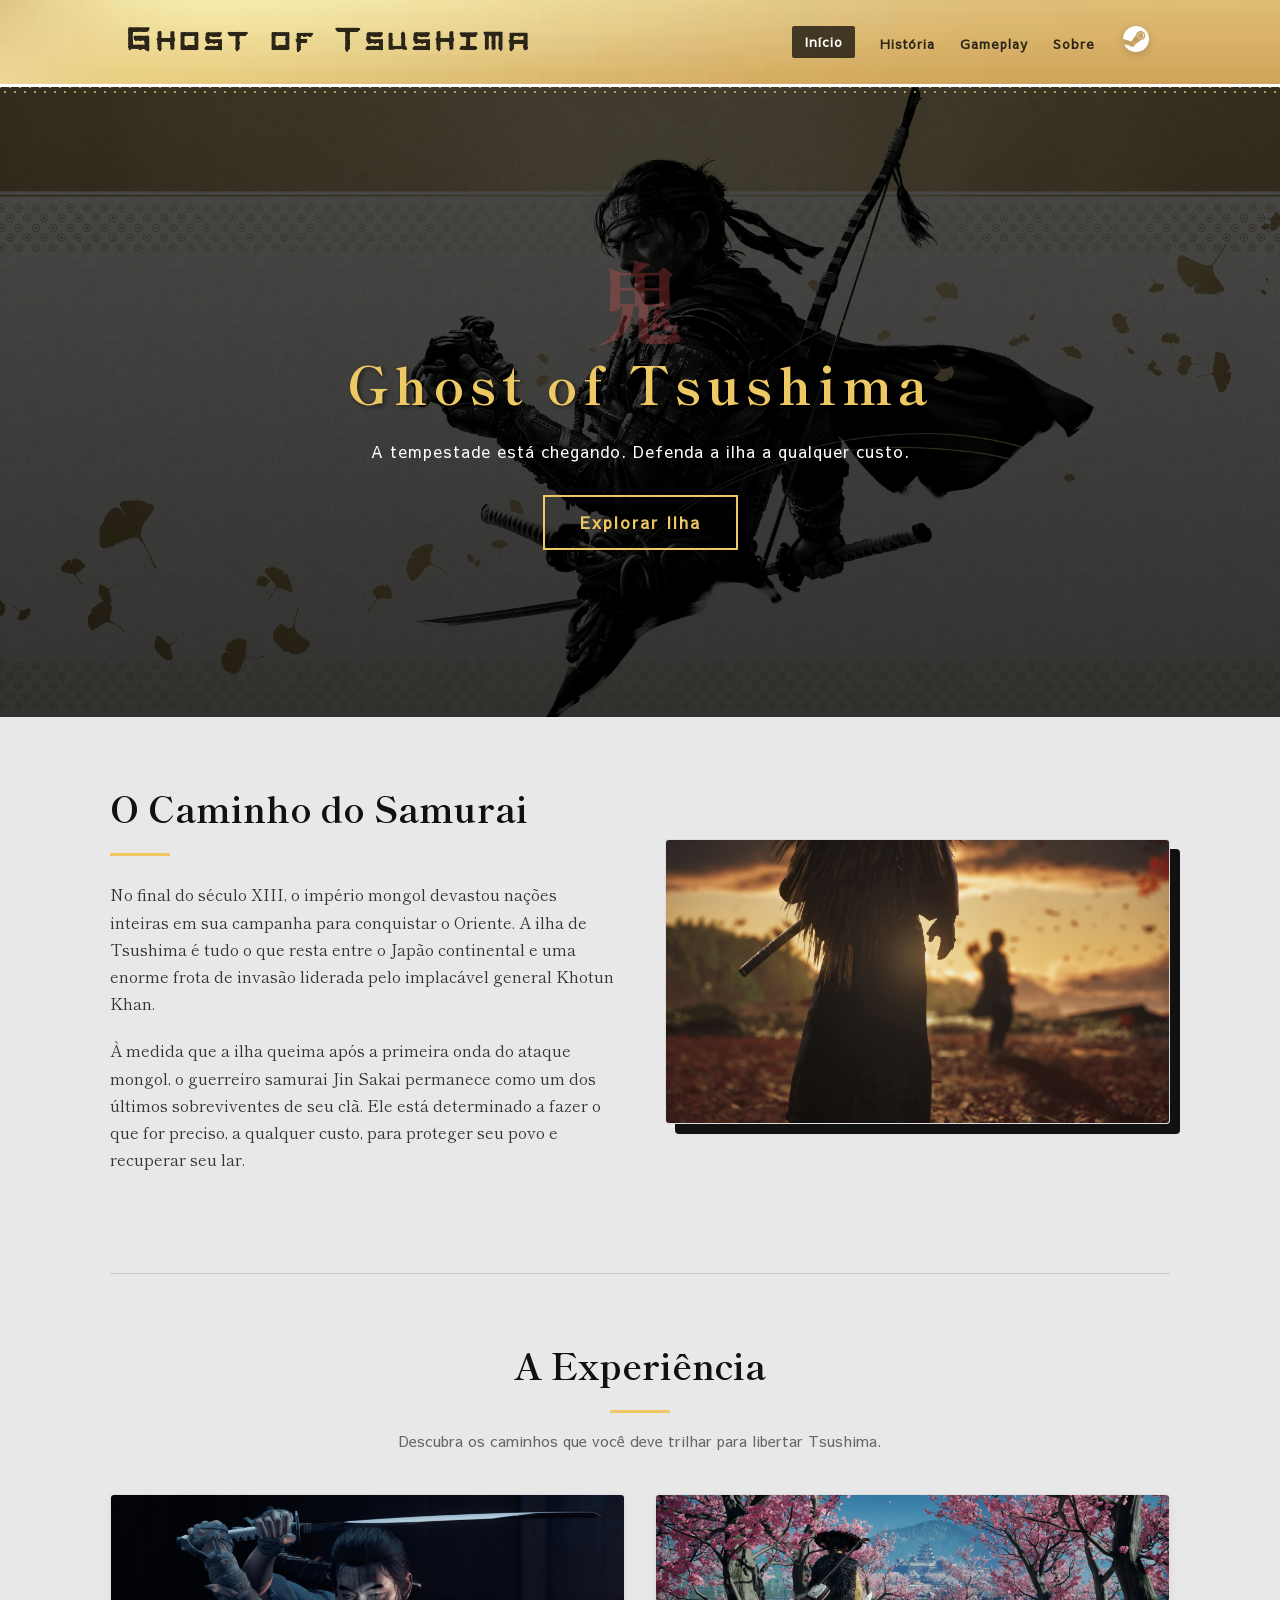
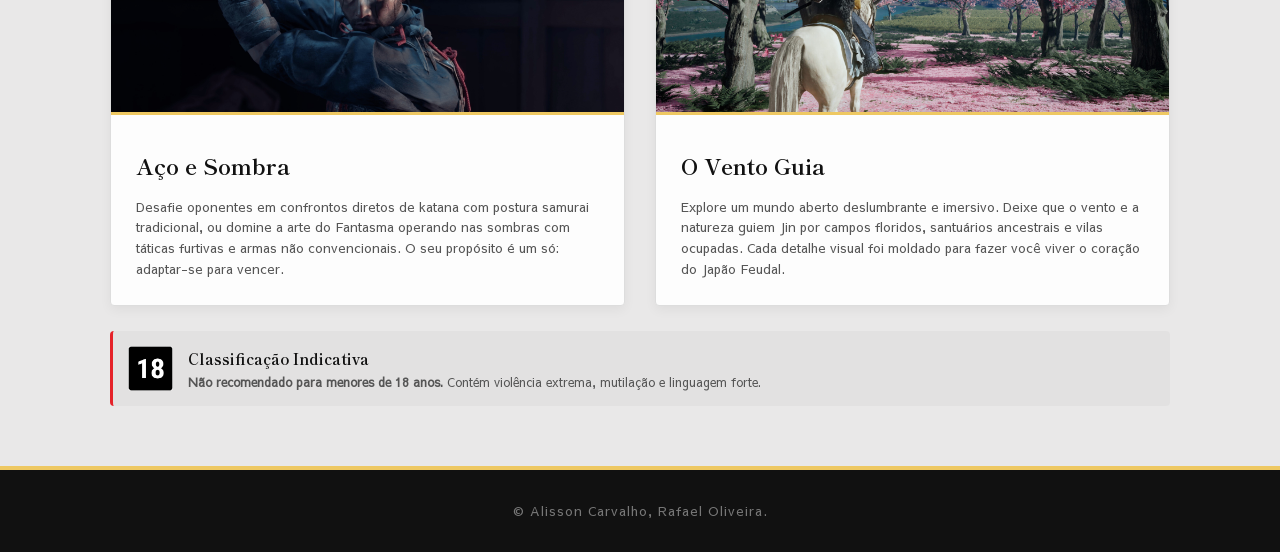
==== sites/index.html @ 11475288 "index e sobre parte do código feito" ====
<!DOCTYPE html>
<html lang="pt-BR">
<head>
    <meta charset="UTF-8">
    <meta name="viewport" content="width=device-width, initial-scale=1.0">
    <title>Ghost of Tsushima - Home</title>
    <link rel="stylesheet" href="style.css">
    <link rel="icon" type="image/png" href="imagens/256x256.png">
    <!-- Importação das fontes Japonesas Estéticas no Google Fonts -->
    <link rel="preconnect" href="https://fonts.googleapis.com">
    <link rel="preconnect" href="https://fonts.gstatic.com" crossorigin>
    <link href="https://fonts.googleapis.com/css2?family=Sawarabi+Gothic&family=Shippori+Mincho:wght@400;700&display=swap" rel="stylesheet">
</head>
<body>

    <nav class="navbar">
        <div class="nav-logo">Ghost of Tsushima</div>
        <ul class="nav-links">
            <li><a href="#" class="active">Início</a></li>
            <li><a href="#">História</a></li>
            <li><a href="gameplay.html">Gameplay</a></li>
            <li><a href="sobre.html">Sobre</a></li>
            <li class="steam-item">
                <a href="https://store.steampowered.com/app/2215430/Ghost_of_Tsushima_DIRECTORS_CUT/" target="_blank" title="Ver na Steam" class="steam-link">
                    <img src="imagens/download (4).png" alt="Steam Logo" class="steam-icon-img">
                </a>
            </li>
        </ul>
    </nav>

    <header class="hero-section">
        <div class="hero-content">
            <span class="shodo-art">鬼</span>
            <h1>Ghost of Tsushima</h1>
            <p>A tempestade está chegando. Defenda a ilha a qualquer custo.</p>
            <a href="#" class="btn-main">Explorar Ilha</a>
        </div>
    </header>

    <main class="container">
        
        <section class="game-intro">
            <div class="intro-text fade-up">
                <h2>O Caminho do Samurai</h2>
                <hr class="divider" >
                <p>No final do século XIII, o império mongol devastou nações inteiras em sua campanha para conquistar o Oriente. A ilha de Tsushima é tudo o que resta entre o Japão continental e uma enorme frota de invasão liderada pelo implacável general Khotun Khan.</p>
                <p>À medida que a ilha queima após a primeira onda do ataque mongol, o guerreiro samurai Jin Sakai permanece como um dos últimos sobreviventes de seu clã. Ele está determinado a fazer o que for preciso, a qualquer custo, para proteger seu povo e recuperar seu lar.</p>
            </div>
            <div class="intro-image">
                <img src="imagens/wallpapersden.com_k-ghost-of-tsushima_3840x2160.jpg" alt="Estética visual de samurai no Japão Feudal">
            </div>
        </section>

        <!-- NOVA SEÇÃO: PRÉVIA DA GAMEPLAY / PROPÓSITO -->
        <section class="gameplay-preview">
            <div class="preview-header">
                <h2>A Experiência</h2>
                <hr class="divider">
                <p class="subtitle fade-up">Descubra os caminhos que você deve trilhar para libertar Tsushima.</p>
            </div>

            <div class="preview-grid">
                <!-- Card 1: Combate -->
                <div class="preview-card">
                    <div class="card-image">
                        <!-- Substitua pela sua imagem de combate/katana -->
                        <img src="imagens/survive-the-island-with-our-ghost-of-tsushima-armor-guide-3840x2160-0e2dd951e0ca.jpg" alt="Combate com Katana em Ghost of Tsushima">
                    </div>
                    <div class="card-content">
                        <h3>Aço e Sombra</h3>
                        <p>Desafie oponentes em confrontos diretos de katana com postura samurai tradicional, ou domine a arte do Fantasma operando nas sombras com táticas furtivas e armas não convencionais. O seu propósito é um só: adaptar-se para vencer.</p>
                    </div>
                </div>

                <!-- Card 2: Exploração -->
                <div class="preview-card">
                    <div class="card-image">
                        <!-- Substitua pela sua imagem de paisagem/cavalo -->
                        <img src="imagens/1182516-ghost-of-yotei-la-suite-de-ghost-of-tsushima-fait-le-plein-de-nouveautes-lors-d-un-state-of-play.jpg" alt="Exploração da Ilha de Tsushima a cavalo">
                    </div>
                    <div class="card-content">
                        <h3>O Vento Guia</h3>
                        <p>Explore um mundo aberto deslumbrante e imersivo. Deixe que o vento e a natureza guiem Jin por campos floridos, santuários ancestrais e vilas ocupadas. Cada detalhe visual foi moldado para fazer você viver o coração do Japão Feudal.</p>
                    </div>
                </div>
            </div>
        </section>
        <div class="classificacao-container">
    <img src="imagens/Classificação_Indicativa_18_anos.svg.png" alt="Classificação 18 anos" class="class-badge">
    <div class="class-texto">
        <h3>Classificação Indicativa</h3>
        <p><strong>Não recomendado para menores de 18 anos.</strong> Contém violência extrema, mutilação e linguagem forte.</p>
    </div>
</div>
    </main>

    <footer class="footer">
        <p>&copy Alisson Carvalho, Rafael Oliveira.</p>
    </footer>

</body>
</html>
---- sites/style.css ----
@font-face {
    font-family: 'tsushimafont'; /* Como você vai chamar a fonte no código */
    src: url('font/Tsushima.otf') format('opentype'); /* Caminho do arquivo */
    font-weight: normal;
    font-style: normal;
}


/* ==========================================================================
   CONFIGURAÇÕES GERAIS / CORES ATUALIZADAS
   ========================================================================== */
* {
    margin: 0;
    padding: 0;
    box-sizing: border-box;
}

:root {
    --dourado-washi: #e2d3a9; 
    --dourado-escuro: #eec862;
    --preto: #111111;
    --branco: #ffffff;
    
    /* VARIÁVEIS DE FONTE JAPONESA */
    --fonte-tradicional: 'Shippori Mincho', serif;
    --fonte-moderna: 'Sawarabi Gothic', sans-serif;
}

body {
    font-family: var(--fonte-tradicional); /* Fonte serifada tradicional como padrão */
    background-color: #e9e8e8; 
    color: #111111; 
    line-height: 1.7;
    overflow-x: hidden;
}

/* ==========================================================================
   NAV BAR CORRIGIDA 
   ========================================================================== */
.navbar {
    /* Substitua a cor sólida antiga pela sua imagem de fundo */
    background: 
                url('imagens/canva-golden-gradient-background-MAHAKHxrySE.jpg') no-repeat center center/cover;
                
    display: flex;
    justify-content: space-between;
    align-items: center;
    padding: 20px 10%;
    position: sticky;
    top: 0;
    z-index: 1000;
    border-bottom: 3px solid var(--branco);
    font-family: 'tsushimafont';
}

.navbar::after {
    content: "";
    position: absolute;
    bottom: -11px; 
    left: 0;
    width: 100%;
    height: 8px;
    background-image: radial-gradient(circle, #ebcb6b 20%, transparent 20%),
                      radial-gradient(circle, #efd992 20%, transparent 20%);
    background-size: 10px 10px;
    background-position: 0 0, 5px 5px;
    opacity: 0.7;
}

.nav-logo {
    font-family: 'tsushimafont'var(--fonte-tradicional);
    font-weight: 700;
    font-size: 26px;
    color: #2b2519; 
    letter-spacing: 5px; /* Espaçamento marcante estilo oriental */
}

.nav-links {
    display: flex;
    list-style: none;
    font-family: var(--fonte-moderna); /* Gothic para links para leitura limpa */
    align-items: center;
}

.nav-links li {
    margin-left: 25px;
}

.nav-links a {
    text-decoration: none;
    color: #2b2519;
    font-weight: 700;
    font-size: 13px;
    letter-spacing: 1px;
    transition: 0.3s ease;
    display: inline-block;
}

.nav-links a:hover, 
.nav-links a.active {
    color: var(--branco);
    background-color: rgba(0, 0, 0, 0.7);
    padding: 5px 12px;
    border-radius: 2px;
}

/* ==========================================================================
   ESTILIZAÇÃO DA LOGO DA STEAM (IMAGEM)
   ========================================================================== */
.steam-link {
    display: flex;
    align-items: center;
    justify-content: center;
    transition: transform 0.2s ease;
    padding: 0; /* Remove qualquer espaçamento antigo */
}

.steam-icon-img {
    width: 32px;  /* Controla a largura da logo */
    height: 32px; /* Controla a altura da logo */
    object-fit: contain; /* Garante que a imagem não fique distorcida */
    filter: drop-shadow(0px 2px 4px rgba(0, 0, 0, 0.2)); /* Sombra leve na logo */
    transition: opacity 0.3s ease, filter 0.3s ease;
}

/* Efeito ao passar o mouse: a logo ganha destaque e sobe levemente */
.steam-link:hover {
    transform: translateY(-2px);
}

.steam-link:hover .steam-icon-img {
    opacity: 0.8; /* Dá o feedback visual de clique */
    filter: drop-shadow(0px 4px 8px rgba(0, 0, 0, 0.4));
}

/* ==========================================================================
   HERO SECTION
   ========================================================================== */
.hero-section {
    background: linear-gradient(rgba(0, 0, 0, 0.7), rgba(0, 0, 0, 0.8)), 
                url('imagens/ghost-of-tsushima-directors-cut-uhd-4k-wallpaper.jpeg') no-repeat center center/cover;
    height: 70vh; 
    display: flex;
    justify-content: center;
    align-items: center;
    text-align: center;
    color: var(--branco);
    padding: 0 20px;
}

.hero-content h1 {
    font-family: var(--fonte-tradicional);
    font-weight: 700;
    font-size: 52px;
    letter-spacing: 6px;
    margin-bottom: 10px;
    color: var(--dourado-escuro); 
    text-shadow: 2px 2px 4px rgba(0,0,0,0.5);
}

.hero-content p {
    font-family: var(--fonte-moderna);
    font-size: 16px;
    margin-bottom: 30px;
    font-weight: 300;
    letter-spacing: 1px;
}

.shodo-art {
    display: block;
    font-size: 90px;
    color: rgba(255, 85, 85, 0.25); 
    font-family: var(--fonte-tradicional);
    line-height: 1;
    margin-bottom: -5px;
    font-weight: 700;
}

.btn-main {
    font-family: var(--fonte-moderna);
    display: inline-block;
    padding: 12px 35px;
    background-color: transparent;
    color: var(--dourado-escuro);
    border: 2px solid var(--dourado-escuro);
    text-decoration: none;
    font-weight: bold;
    letter-spacing: 2px;
    transition: 0.4s ease;
}

.btn-main:hover {
    background-color: var(--dourado-escuro);
    color: var(--preto);
}

/* ==========================================================================
   CONTEÚDO PRINCIPAL E RODAPÉ
   ========================================================================== */
.container {
    max-width: 1100px;
    margin: 60px auto;
    padding: 0 20px;
}

.game-intro {
    display: flex;
    align-items: center;
    gap: 50px;
    
}

.intro-text {
    flex: 1; 
}

.intro-text h2 {
    font-family: var(--fonte-tradicional);
    font-size: 36px;
    color: var(--preto);
    font-weight: 700;
}

.divider {
    border: 0;
    height: 3px;
    background-color: var(--dourado-escuro);
    width: 60px;
    margin: 15px 0 25px 0;
}

.intro-text p {
    margin-bottom: 20px;
    color: #333;
}

.intro-image {
    flex: 1; 
}

.intro-image img {
    width: 100%;
    height: auto;
    border-radius: 4px;
    box-shadow: 10px 10px 0px var(--preto); 
    border: 1px solid #ddd;
}

/* ==========================================================================
   SESSÃO: O CAMINHO DO SAMURAI (COM IMAGEM DE FUNDO)
   ========================================================================== */
.caminho-samurai {
    background: linear-gradient(rgba(0, 0, 0, 0.75), rgba(0, 0, 0, 0.85)), 
                url('imagens/caminho-samurai-bg.jpg') no-repeat center center/cover;
    background-attachment: fixed; 
    padding: 80px 20px;
    color: var(--branco);
    text-align: center;
}

.caminho-samurai h2 {
    font-family: var(--fonte-tradicional);
    font-size: 38px;
    color: var(--dourado-escuro);
    letter-spacing: 3px;
}

.caminho-samurai .divider {
    margin: 15px auto 25px auto;
}

.caminho-samurai p {
    max-width: 800px;
    margin: 0 auto 30px auto;
    color: #e0e0e0;
    font-size: 17px;
}

/* ==========================================================================
   NOVA SEÇÃO: PRÉVIA DA GAMEPLAY
   ========================================================================== */
.gameplay-preview {
    margin-top: 80px;
    border-top: 1px solid #ccc;
    padding-top: 60px;
}

.preview-header {
    text-align: center;
    margin-bottom: 40px;
}

.preview-header h2 {
    font-family: var(--fonte-tradicional);
    font-size: 36px;
    color: var(--preto);
}

.preview-header .divider {
    margin: 15px auto;
}

.subtitle {
    font-family: var(--fonte-moderna);
    font-size: 15px;
    color: #666;
}

.preview-grid {
    display: grid;
    grid-template-columns: 1fr 1fr;
    gap: 30px;
}

.preview-card {
    background: #fdfdfd;
    border-radius: 4px;
    overflow: hidden;
    box-shadow: 0 4px 12px rgba(0,0,0,0.05);
    border: 1px solid #ddd;
    transition: transform 0.3s ease;
}

.preview-card:hover {
    transform: translateY(-5px);
}

.card-image img {
    width: 100%;
    height: 220px;
    object-fit: cover; /* Recorta a imagem perfeitamente no container */
    border-bottom: 3px solid var(--dourado-escuro);
}

.card-content {
    padding: 25px;
}

.card-content h3 {
    font-family: var(--fonte-tradicional);
    font-size: 22px;
    color: var(--preto);
    margin-bottom: 12px;
}

.card-content p {
    font-family: var(--fonte-moderna);
    font-size: 13px;
    color: #555;
    line-height: 1.6;
}

/* ==========================================================================
   RODAPÉ
   ========================================================================== */
.footer {
    font-family: var(--fonte-moderna);
    background-color: var(--preto);
    color: #777;
    text-align: center;
    padding: 30px 20px;
    font-size: 13px;
    border-top: 4px solid var(--dourado-escuro);
    letter-spacing: 1px;
}

/* ==========================================================================
   MEDIA QUERIES (RESPONSIVIDADE PARA CELULARES E TABLETS)
   ========================================================================== */
@media (max-width: 768px) {
    .navbar {
        flex-direction: column;
        padding: 15px 20px;
        gap: 15px;
    }

    .nav-links {
        width: 100%;
        justify-content: center;
        flex-wrap: wrap;
        gap: 10px;
    }

    .nav-links li {
        margin-left: 0; 
    }

    .steam-item {
        margin-top: 5px;
    }

    .hero-section {
        height: 60vh; 
    }

    .hero-content h1 {
        font-size: 34px; 
        letter-spacing: 3px;
    }

    .hero-content p {
        font-size: 14px;
    }

    .shodo-art {
        font-size: 65px; 
    }

    .container {
        margin: 40px auto;
    }

    .game-intro {
        flex-direction: column; 
        gap: 30px;
    }

    .intro-text h2 {
        font-size: 28px;
        text-align: center;
    }

    .divider {
        margin: 15px auto 25px auto; 
    }

    .intro-image img {
        box-shadow: 6px 6px 0px var(--preto);
    }

    .caminho-samurai {
        padding: 50px 20px;
        background-attachment: scroll; 
    }

    .caminho-samurai h2 {
        font-size: 28px;
    }

    .caminho-samurai p {
        font-size: 15px;
    }

    /* Responsividade da nova seção de Gameplay */
    .preview-grid {
        grid-template-columns: 1fr; /* Vira uma única coluna no celular */
        gap: 25px;
    }

    .preview-header h2 {
        font-size: 28px;
    }
}



/* comentário insano diferenciando página do index e do sobre :fire emoji:*/ 

/* ==========================================================================
   CONFIGURAÇÕES GERAIS DE COMPORTAMENTO
   ========================================================================== */
html {
    scroll-behavior: smooth; /* Faz a tela deslizar suavemente ao clicar nos links */
}

.section-spacing {
    margin-bottom: 80px; 
    scroll-margin-top: 120px; 
}

/* Reduz a altura do banner principal para páginas internas */
.hero-internal {
    height: 45vh !important;
}

/* ==========================================================================
   SEÇÃO DE SELEÇÃO DE ASSUNTOS (QUICK NAV)
   ========================================================================== */
.quick-nav {
    background-color: #dfdeb8;
    padding: 5px 0;
    text-align: center;
    border-bottom: 2px solid var(--branco);
}

.quick-nav h3 {
    font-family: var(--fonte-tradicional);
    font-size: 18px;
    color: #2b2519;
    margin-bottom: 15px;
    letter-spacing: 1px;
}

.quick-links {
    display: flex;
    justify-content: center;
    gap: 15px;
    flex-wrap: wrap;
}

.btn-quick {
    font-family: var(--fonte-moderna);
    font-size: 12px;
    font-weight: bold;
    text-decoration: none;
    color: var(--preto);
    background-color: var(--branco);
    padding: 8px 18px;
    border-radius: 2px;
    border: 1px solid rgba(0,0,0,0.1);
    transition: all 0.3s ease;
}

.btn-quick:hover {
    background-color: var(--preto);
    color: var(--branco);
    transform: translateY(-2px);
}

/* ==========================================================================
   LOGOS DE PLATAFORMAS E AJUSTES DE LOJAS
   ========================================================================== */
.platform-card {
    flex: 1; 
    min-width: 280px; 
    width: 100%;
}

.platform-card h4 {
    text-align: center;
    margin-bottom: 10px;
}

.platform-logos {
    display: flex;
    justify-content: center;
    gap: 120px;
    margin-bottom: 25px;
    background: #f0eeee;
    padding: 15px;
    border-radius: 4px;
}

.platform-img {
    height: 100px; /* Controla a altura padrão das logos de console/pc */
    width: auto;
    object-fit: contain;
    filter: grayscale(30%);
    transition: filter 0.3s ease;
}

.platform-img:hover {
    filter: grayscale(0%);
}

.store-buttons {
    display: flex; 
    gap: 85px; 
    justify-content: center; 
    flex-wrap: wrap;
    padding: 10px;
}

.btn-steam-store {
    padding: 8px 20px !important; 
    font-size: 12px !important; 
    background: #171a21 !important; 
    color: #fff !important; 
    border-color: #171a21 !important;
}

.btn-ps-store {
    padding: 8px 20px !important; 
    font-size: 12px !important; 
    background: #003087 !important; 
    color: #fff !important; 
    border-color: #003087 !important;
}

/* ==========================================================================
   LAYOUTS ADICIONAIS DA FICHA TÉCNICA
   ========================================================================== */
.dev-card-layout {
    display: flex; 
    flex-direction: column; 
    align-items: center; 
    text-align: center; 
    padding: 30px 20px;
}

.dev-logo-container {
    height: 100px; 
    display: flex; 
    align-items: center; 
    justify-content: center; 
    margin-bottom: 15px;
}

.dev-page-logo {
    max-height: 80px; 
    width: auto; 
    object-fit: contain;
}

.dev-page-logo-goty{
    max-height: 130px; 
    width: auto; 
    object-fit: contain;
}

.awards-card {
    padding: 30px 25px; 
    background-color: #fffdf7; 
    border-left: 4px solid var(--dourado-escuro);
}

.awards-list {
    font-family: var(--fonte-moderna); 
    font-size: 13px; 
    color: #444; 
    list-style: square; 
    padding-left: 20px; 
    line-height: 1.8;
}

.text-center {
    padding: 0 !important;
}

/* Requisitos */
.spec-card-min {
    padding: 25px; 
    border-top: 4px solid #888;
}

.spec-card-rec {
    padding: 25px; 
    border-top: 4px solid var(--dourado-escuro); 
    background-color: #fffdf7;
}

.spec-card-min h3, .spec-card-rec h3 {
    font-size: 18px; 
    margin-bottom: 15px; 
    border-bottom: 1px solid #eee; 
    padding-bottom: 8px;
}

.spec-card-min h3 small, .spec-card-rec h3 small {
    font-size: 12px; 
    color: #777; 
    font-weight: normal; 
    display: block;
}

.specs-list {
    font-family: var(--fonte-moderna); 
    list-style: none; 
    font-size: 13px; 
    color: #444; 
    line-height: 2;
}

/* Reviews */
.review-padding {
    padding: 25px;
}

.review-meta {
    display: flex; 
    justify-content: space-between; 
    margin-bottom: 10px; 
    font-family: var(--fonte-moderna); 
    font-size: 12px; 
    color: #777;
}

.stars {
    color: var(--dourado-escuro);
}

.review-text {
    font-family: var(--fonte-moderna); 
    font-size: 13px; 
    color: #555; 
    font-style: italic;
}

/* ==========================================================================
   RESPONSIVIDADE EXCLUSIVA ADICIONAL
   ========================================================================== */
@media (max-width: 768px) {
    .quick-links {
        flex-direction: column;
        align-items: stretch;
        padding: 0 20px;
    }
    
    .hero-internal {
        height: 35vh !important;
    }
}

/* Reduz a altura e troca a imagem de fundo exclusivamente para a página de infos */
.hero-internal {
    background: linear-gradient(rgba(0, 0, 0, 0.75), rgba(0, 0, 0, 0.85)), 
                url('imagens/download\ \(1\).jpg') no-repeat center center/cover !important;
    height: 45vh !important;
}

@keyframes fadeUpAnimation {
    from {
        opacity: 0;
        transform: translateY(30px); /* Começa 30 pixels mais para baixo */
    }
    to {
        opacity: 1;
        transform: translateY(0);    /* Termina na posição original dele */
    }
}

.fade-up {
    animation: fadeUpAnimation 1s ease-out forwards;
}

/* ==========================================================================
   SEÇÃO DE CLASSIFICAÇÃO INDICATIVA (REDUZIDA)
   ========================================================================== */
.classificacao-container {
    display: flex;
    align-items: center;
    gap: 15px;
    margin-top: 25px;
    background: rgba(0, 0, 0, 0.03); /* Um fundo cinza bem sutil */
    padding: 15px;
    border-radius: 4px;
    border-left: 3px solid #e52229; /* Borda vermelha fina simulando o selo 18 */
}

.class-badge {
    width: 45px;  /* Tamanho ideal para não quebrar o layout */
    height: 45px;
    object-fit: contain;
}

.class-texto h3 {
    font-family: var(--fonte-tradicional);
    font-size: 15px;
    color: var(--preto);
    margin-bottom: 2px;
}

.class-texto p {
    font-family: var(--fonte-moderna);
    font-size: 12px;
    color: #555;
    line-height: 1.4;
    margin-bottom: 0 !important; /* Evita que a margem de parágrafos antiga quebre o alinhamento */
}
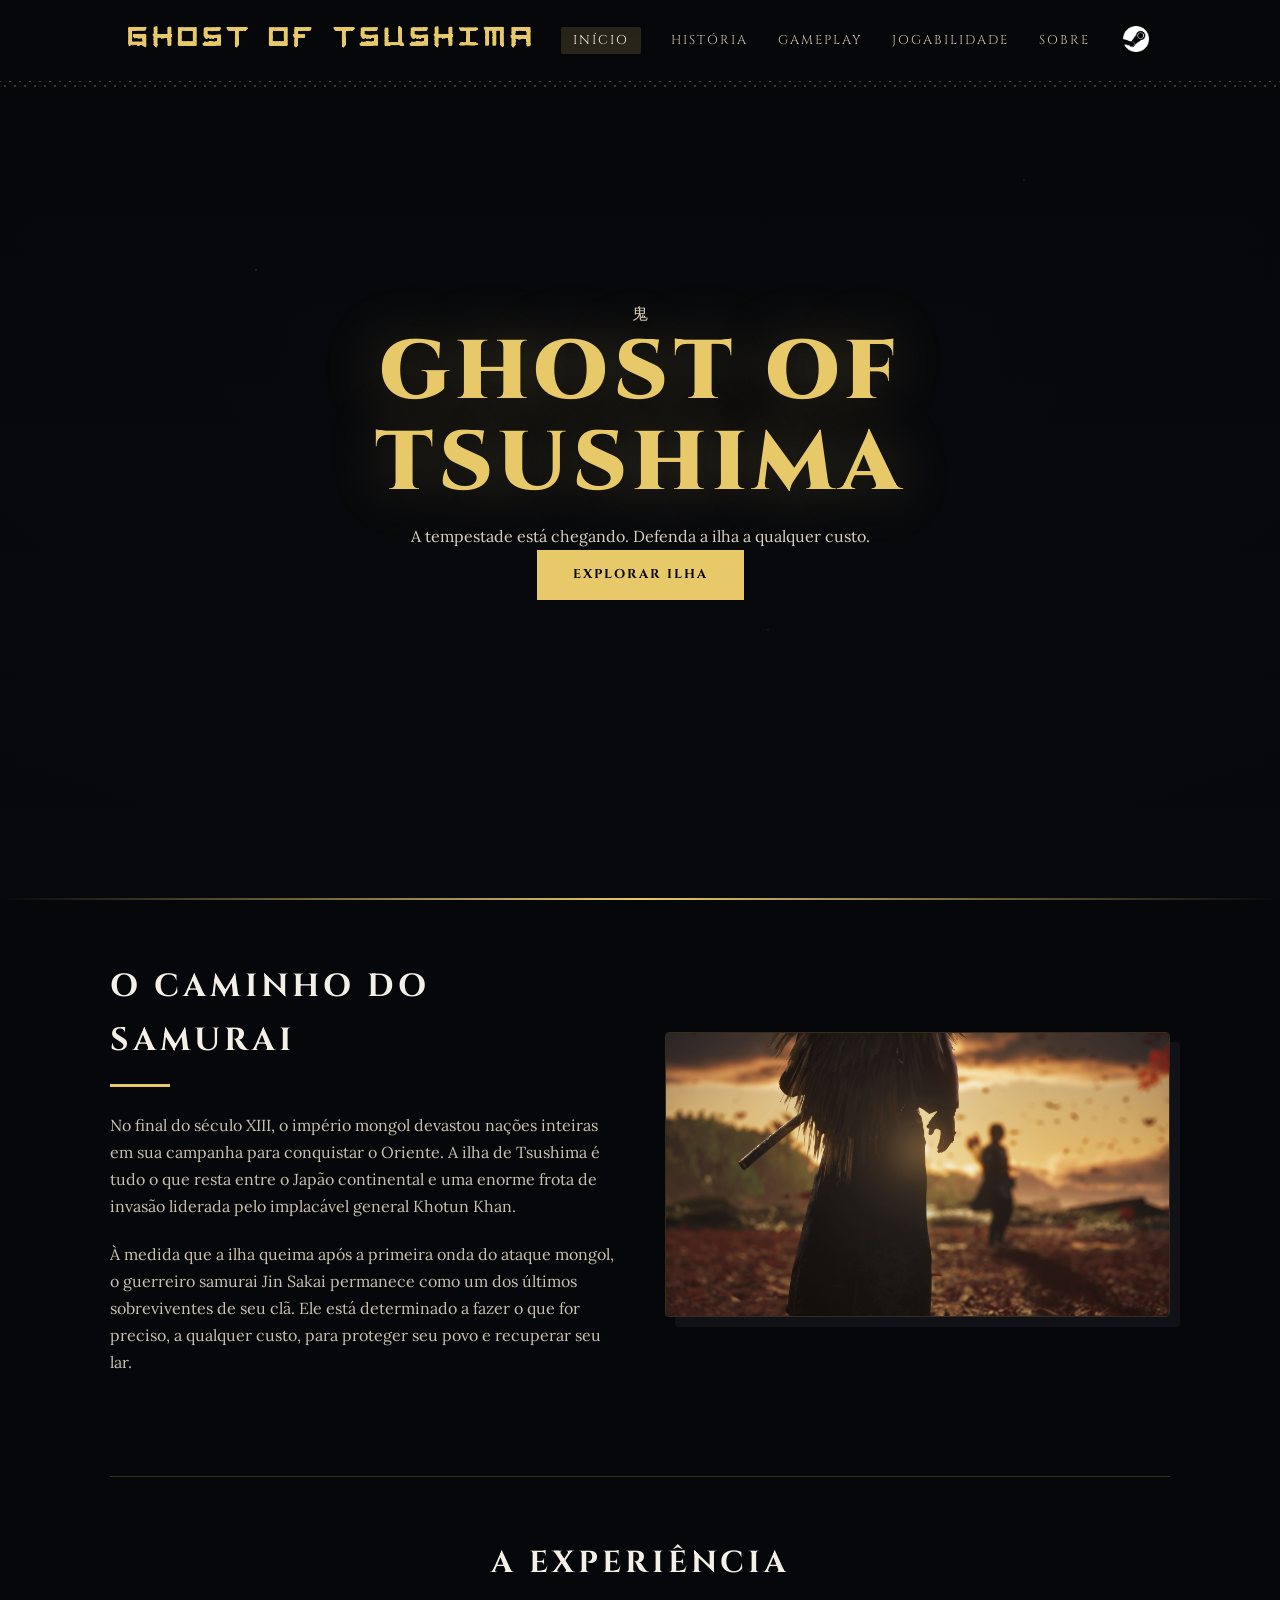
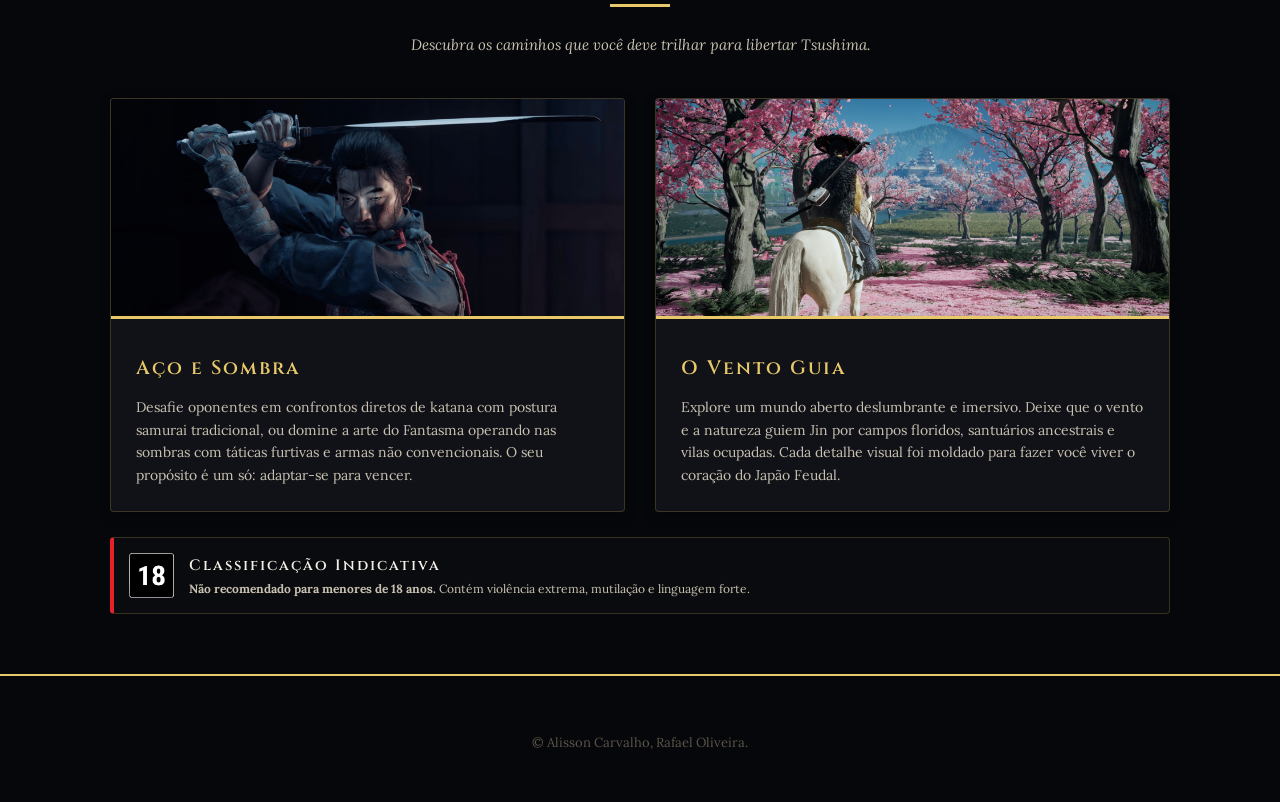
==== commit 091185d6: "sitepart2 correções e formatação do css" ====
--- a/sites/index.html
+++ b/sites/index.html
@@ -17,8 +17,9 @@
         <div class="nav-logo">Ghost of Tsushima</div>
         <ul class="nav-links">
             <li><a href="#" class="active">Início</a></li>
-            <li><a href="#">História</a></li>
+            <li><a href="website_final (2).html">História</a></li>
             <li><a href="gameplay.html">Gameplay</a></li>
+            <li><a href="website_final (2).html">Jogabilidade</a></li>
             <li><a href="sobre.html">Sobre</a></li>
             <li class="steam-item">
                 <a href="https://store.steampowered.com/app/2215430/Ghost_of_Tsushima_DIRECTORS_CUT/" target="_blank" title="Ver na Steam" class="steam-link">
--- a/sites/style.css
+++ b/sites/style.css
@@ -1,56 +1,121 @@
+@import url('https://fonts.googleapis.com/css2?family=Cinzel:wght@400;600;700;900&family=Lora:ital,wght@0,400;0,500;1,400;1,500&family=Sawarabi+Gothic&family=Shippori+Mincho:wght@400;700&display=swap');
+
 @font-face {
-    font-family: 'tsushimafont'; /* Como você vai chamar a fonte no código */
-    src: url('font/Tsushima.otf') format('opentype'); /* Caminho do arquivo */
+    font-family: 'tsushimafont';
+    src: url('font/Tsushima.otf') format('opentype');
     font-weight: normal;
     font-style: normal;
 }
 
-
-/* ==========================================================================
-   CONFIGURAÇÕES GERAIS / CORES ATUALIZADAS
-   ========================================================================== */
-* {
+:root {
+    --gold-bright:    #e8c96a;   
+    --gold-mid:       #c9a84c;   
+    --gold-dark:      #8a6820;   
+    --gold-glow:      rgba(232, 201, 106, 0.18);
+    --white:          #f4f0e8;   
+    --white-dim:      #c8c0b0;   
+    --black-deep:     #06070a;   
+    --black-mid:      #0d0e12;   
+    --black-panel:    #111218;   
+    --black-border:   rgba(232, 201, 106, 0.2);
+    --text-body:      #d8d0c0;   
+    
+    --dourado-washi:  #e2d3a9; 
+    --dourado-escuro: #eec862;
+    --preto:          #111111;
+    --branco:         #ffffff;
+    --fonte-tradicional: 'Shippori Mincho', serif;
+    --fonte-moderna: 'Sawarabi Gothic', sans-serif;
+}
+
+*, *::before, *::after {
+    box-sizing: border-box;
     margin: 0;
     padding: 0;
-    box-sizing: border-box;
-}
-
-:root {
-    --dourado-washi: #e2d3a9; 
-    --dourado-escuro: #eec862;
-    --preto: #111111;
-    --branco: #ffffff;
-    
-    /* VARIÁVEIS DE FONTE JAPONESA */
-    --fonte-tradicional: 'Shippori Mincho', serif;
-    --fonte-moderna: 'Sawarabi Gothic', sans-serif;
+}
+
+html {
+    scroll-behavior: smooth;
 }
 
 body {
-    font-family: var(--fonte-tradicional); /* Fonte serifada tradicional como padrão */
-    background-color: #e9e8e8; 
-    color: #111111; 
+    font-family: 'Lora', serif;
+    background-color: var(--black-deep);
+    color: var(--text-body);
     line-height: 1.7;
     overflow-x: hidden;
 }
 
-/* ==========================================================================
-   NAV BAR CORRIGIDA 
-   ========================================================================== */
+h1, h2, h3, h4, .nav-links a, .page-tab, .btn-primary, .btn-main, .btn-ghost, .btn-quick, .tag, .stat-number, .stat-label, .section-eyebrow, .hero-eyebrow, .footer-logo {
+    font-family: 'Cinzel', serif;
+}
+
+h1 {
+    font-weight: 900;
+    color: var(--gold-bright);
+    text-transform: uppercase;
+    letter-spacing: 6px;
+    line-height: 1.1;
+    font-size: clamp(2.5em, 7vw, 5.2em);
+    margin-bottom: 12px;
+    text-shadow: 0 0 60px rgba(232, 201, 106, 0.3);
+}
+
+h2 {
+    font-weight: 700;
+    color: var(--white);
+    text-transform: uppercase;
+    letter-spacing: 4px;
+    font-size: 1.9em;
+}
+
+h3 {
+    font-weight: 600;
+    color: var(--gold-bright);
+    letter-spacing: 2px;
+    font-size: 1.2em;
+}
+
+h4 {
+    color: var(--white-dim);
+    letter-spacing: 1px;
+    font-size: 1em;
+}
+
+p {
+    color: var(--text-body);
+    font-size: 1em;
+}
+
+a {
+    color: var(--gold-bright);
+    text-decoration: none;
+    transition: color 0.2s;
+}
+
+a:hover { 
+    color: var(--white); 
+}
+
 .navbar {
-    /* Substitua a cor sólida antiga pela sua imagem de fundo */
-    background: 
-                url('imagens/canva-golden-gradient-background-MAHAKHxrySE.jpg') no-repeat center center/cover;
-                
-    display: flex;
+    position: fixed;
+    top: 0;
+    left: 0;
+    width: 100%;
+    z-index: 1000;
+    display: flex;
+    align-items: center;
     justify-content: space-between;
-    align-items: center;
-    padding: 20px 10%;
-    position: sticky;
-    top: 0;
-    z-index: 1000;
-    border-bottom: 3px solid var(--branco);
-    font-family: 'tsushimafont';
+    padding: 18px 10%;
+    background: linear-gradient(to bottom, rgba(6,7,10,0.97) 0%, rgba(6,7,10,0.0) 100%);
+    border-bottom: 1px solid transparent;
+    transition: background 0.3s, border-color 0.3s, padding 0.3s;
+}
+
+.navbar.scrolled {
+    background: rgba(6, 7, 10, 0.97);
+    border-bottom-color: var(--black-border);
+    padding: 12px 10%;
 }
 
 .navbar::after {
@@ -60,154 +125,292 @@
     left: 0;
     width: 100%;
     height: 8px;
-    background-image: radial-gradient(circle, #ebcb6b 20%, transparent 20%),
-                      radial-gradient(circle, #efd992 20%, transparent 20%);
+    background-image: radial-gradient(circle, var(--gold-mid) 20%, transparent 20%),
+                      radial-gradient(circle, var(--gold-bright) 20%, transparent 20%);
     background-size: 10px 10px;
     background-position: 0 0, 5px 5px;
-    opacity: 0.7;
+    opacity: 0.3;
 }
 
 .nav-logo {
-    font-family: 'tsushimafont'var(--fonte-tradicional);
+    font-family: 'tsushimafont', serif;
+    font-size: 1.4em;
     font-weight: 700;
-    font-size: 26px;
-    color: #2b2519; 
-    letter-spacing: 5px; /* Espaçamento marcante estilo oriental */
+    color: var(--gold-bright);
+    letter-spacing: 5px;
+    text-transform: uppercase;
 }
 
 .nav-links {
     display: flex;
     list-style: none;
-    font-family: var(--fonte-moderna); /* Gothic para links para leitura limpa */
+    gap: 30px;
     align-items: center;
 }
 
-.nav-links li {
-    margin-left: 25px;
-}
-
 .nav-links a {
-    text-decoration: none;
-    color: #2b2519;
-    font-weight: 700;
-    font-size: 13px;
-    letter-spacing: 1px;
+    font-size: 0.8em;
+    letter-spacing: 2px;
+    color: var(--white-dim);
+    text-transform: uppercase;
     transition: 0.3s ease;
-    display: inline-block;
-}
-
-.nav-links a:hover, 
+    position: relative;
+    padding: 5px 0;
+}
+
+.nav-links a::after {
+    content: '';
+    position: absolute;
+    bottom: 0;
+    left: 0;
+    width: 0;
+    height: 1px;
+    background: var(--gold-bright);
+    transition: width 0.3s;
+}
+
+.nav-links a:hover {
+    color: var(--gold-bright);
+}
+
+.nav-links a:hover::after { 
+    width: 100%; 
+}
+
 .nav-links a.active {
-    color: var(--branco);
-    background-color: rgba(0, 0, 0, 0.7);
+    color: var(--white);
+    background-color: rgba(232, 201, 106, 0.15);
     padding: 5px 12px;
     border-radius: 2px;
 }
 
-/* ==========================================================================
-   ESTILIZAÇÃO DA LOGO DA STEAM (IMAGEM)
-   ========================================================================== */
 .steam-link {
     display: flex;
     align-items: center;
     justify-content: center;
     transition: transform 0.2s ease;
-    padding: 0; /* Remove qualquer espaçamento antigo */
+    padding: 0;
 }
 
 .steam-icon-img {
-    width: 32px;  /* Controla a largura da logo */
-    height: 32px; /* Controla a altura da logo */
-    object-fit: contain; /* Garante que a imagem não fique distorcida */
-    filter: drop-shadow(0px 2px 4px rgba(0, 0, 0, 0.2)); /* Sombra leve na logo */
+    width: 32px;  
+    height: 32px; 
+    object-fit: contain; 
+    filter: drop-shadow(0px 2px 4px rgba(0, 0, 0, 0.4)) grayscale(20%); 
     transition: opacity 0.3s ease, filter 0.3s ease;
 }
 
-/* Efeito ao passar o mouse: a logo ganha destaque e sobe levemente */
 .steam-link:hover {
     transform: translateY(-2px);
 }
 
 .steam-link:hover .steam-icon-img {
-    opacity: 0.8; /* Dá o feedback visual de clique */
-    filter: drop-shadow(0px 4px 8px rgba(0, 0, 0, 0.4));
-}
-
-/* ==========================================================================
-   HERO SECTION
-   ========================================================================== */
+    opacity: 1;
+    filter: drop-shadow(0px 4px 8px rgba(232, 201, 106, 0.3)) grayscale(0%);
+}
+
 .hero-section {
-    background: linear-gradient(rgba(0, 0, 0, 0.7), rgba(0, 0, 0, 0.8)), 
-                url('imagens/ghost-of-tsushima-directors-cut-uhd-4k-wallpaper.jpeg') no-repeat center center/cover;
-    height: 70vh; 
-    display: flex;
+    min-height: 100vh;
+    display: flex;
+    align-items: center;
     justify-content: center;
+    text-align: center;
+    position: relative;
+    overflow: hidden;
+    background-image: 
+        radial-gradient(ellipse 80% 60% at 50% 40%, rgba(6, 7, 10, 0.4) 0%, rgba(6, 7, 10, 0.8) 100%),
+        linear-gradient(to bottom, rgba(6, 7, 10, 0.5) 0%, #0d0e12 100%),
+        url('kct.jpg');
+    background-size: cover;
+    background-position: center;
+    background-repeat: no-repeat;
+}
+
+.hero-section:has(img), 
+.hero-section[style*="background"] {
+    background: linear-gradient(rgba(6, 7, 10, 0.75), rgba(6, 7, 10, 0.85)) !important;
+}
+
+.hero-section::before {
+    content: '';
+    position: absolute;
+    inset: 0;
+    background-image:
+        radial-gradient(circle 1px at 20% 30%, rgba(232,201,106,0.4) 0%, transparent 100%),
+        radial-gradient(circle 1px at 80% 20%, rgba(232,201,106,0.3) 0%, transparent 100%),
+        radial-gradient(circle 1px at 60% 70%, rgba(232,201,106,0.2) 0%, transparent 100%);
+    pointer-events: none;
+}
+
+.hero-section::after {
+    content: '';
+    position: absolute;
+    bottom: 0;
+    left: 0;
+    width: 100%;
+    height: 2px;
+    background: linear-gradient(to right, transparent, var(--gold-bright), transparent);
+}
+
+.hero-content {
+    position: relative;
+    z-index: 2;
+    max-width: 800px;
+    padding: 0 5%;
+}
+
+.hero-eyebrow {
+    font-size: 0.75em;
+    letter-spacing: 6px;
+    color: var(--gold-mid);
+    text-transform: uppercase;
+    margin-bottom: 24px;
+    display: block;
+}
+
+.hero-kamon {
+    font-size: 2.5em;
+    color: var(--gold-bright);
+    margin: 16px 0;
+    opacity: 0.7;
+    display: block;
+}
+
+.hero-subtitle {
+    font-style: italic;
+    font-size: 1.1em;
+    color: var(--white-dim);
+    max-width: 500px;
+    margin: 0 auto 36px;
+}
+
+.gold-divider {
+    display: flex;
     align-items: center;
-    text-align: center;
-    color: var(--branco);
-    padding: 0 20px;
-}
-
-.hero-content h1 {
-    font-family: var(--fonte-tradicional);
+    justify-content: center;
+    gap: 16px;
+    margin: 28px auto;
+    max-width: 300px;
+}
+
+.gold-divider::before,
+.gold-divider::after {
+    content: '';
+    flex: 1;
+    height: 1px;
+    background: linear-gradient(to right, transparent, var(--gold-mid));
+}
+
+.gold-divider::before { 
+    background: linear-gradient(to left, transparent, var(--gold-mid)); 
+}
+
+.gold-divider-icon {
+    color: var(--gold-bright);
+    font-size: 1.2em;
+}
+
+.hero-btns {
+    display: flex;
+    gap: 16px;
+    justify-content: center;
+    flex-wrap: wrap;
+}
+
+.hero-internal {
+    height: 45vh !important;
+    min-height: 45vh !important;
+}
+
+.btn-primary, .btn-main {
+    font-size: 0.8em;
+    letter-spacing: 2px;
+    text-transform: uppercase;
+    padding: 14px 36px;
+    background: var(--gold-bright);
+    color: var(--black-deep);
     font-weight: 700;
-    font-size: 52px;
-    letter-spacing: 6px;
-    margin-bottom: 10px;
-    color: var(--dourado-escuro); 
-    text-shadow: 2px 2px 4px rgba(0,0,0,0.5);
-}
-
-.hero-content p {
-    font-family: var(--fonte-moderna);
-    font-size: 16px;
-    margin-bottom: 30px;
-    font-weight: 300;
-    letter-spacing: 1px;
-}
-
-.shodo-art {
-    display: block;
-    font-size: 90px;
-    color: rgba(255, 85, 85, 0.25); 
-    font-family: var(--fonte-tradicional);
-    line-height: 1;
-    margin-bottom: -5px;
-    font-weight: 700;
-}
-
-.btn-main {
-    font-family: var(--fonte-moderna);
+    border: none;
+    cursor: pointer;
+    transition: background 0.2s, transform 0.2s, box-shadow 0.2s;
     display: inline-block;
-    padding: 12px 35px;
-    background-color: transparent;
-    color: var(--dourado-escuro);
-    border: 2px solid var(--dourado-escuro);
-    text-decoration: none;
-    font-weight: bold;
+}
+
+.btn-primary:hover, .btn-main:hover {
+    background: #f0d880;
+    transform: translateY(-2px);
+    box-shadow: 0 8px 24px rgba(232,201,106,0.35);
+    color: var(--black-deep);
+}
+
+.btn-ghost {
+    font-size: 0.8em;
     letter-spacing: 2px;
-    transition: 0.4s ease;
-}
-
-.btn-main:hover {
-    background-color: var(--dourado-escuro);
-    color: var(--preto);
-}
-
-/* ==========================================================================
-   CONTEÚDO PRINCIPAL E RODAPÉ
-   ========================================================================== */
+    text-transform: uppercase;
+    padding: 13px 36px;
+    background: transparent;
+    color: var(--gold-bright);
+    border: 1px solid var(--gold-bright);
+    cursor: pointer;
+    transition: background 0.2s, transform 0.2s;
+    display: inline-block;
+}
+
+.btn-ghost:hover {
+    background: var(--gold-glow);
+    transform: translateY(-2px);
+}
+
 .container {
     max-width: 1100px;
     margin: 60px auto;
     padding: 0 20px;
 }
 
+.story-section, .full-section {
+    padding: 100px 5%;
+    max-width: 1100px;
+    margin: 0 auto;
+}
+
+.section-eyebrow {
+    font-size: 0.7em;
+    letter-spacing: 5px;
+    color: var(--gold-mid);
+    text-transform: uppercase;
+    display: block;
+    margin-bottom: 12px;
+}
+
+.section-header {
+    text-align: center;
+    margin-bottom: 60px;
+}
+
+.section-header h2 {
+    margin-bottom: 16px;
+}
+
+.section-header p {
+    max-width: 600px;
+    margin: 0 auto;
+    color: var(--white-dim);
+    font-style: italic;
+}
+
+.bg-alt {
+    background-color: var(--black-mid);
+}
+
+.section-spacing {
+    margin-bottom: 80px; 
+    scroll-margin-top: 120px; 
+}
+
 .game-intro {
     display: flex;
     align-items: center;
     gap: 50px;
-    
 }
 
 .intro-text {
@@ -215,23 +418,26 @@
 }
 
 .intro-text h2 {
-    font-family: var(--fonte-tradicional);
-    font-size: 36px;
-    color: var(--preto);
-    font-weight: 700;
+    font-size: 2em;
+    color: var(--white);
 }
 
 .divider {
     border: 0;
     height: 3px;
-    background-color: var(--dourado-escuro);
+    background-color: var(--gold-bright);
     width: 60px;
     margin: 15px 0 25px 0;
 }
 
+.caminho-samurai .divider,
+.preview-header .divider {
+    margin: 15px auto 25px auto;
+}
+
 .intro-text p {
     margin-bottom: 20px;
-    color: #333;
+    color: var(--white-dim);
 }
 
 .intro-image {
@@ -242,46 +448,29 @@
     width: 100%;
     height: auto;
     border-radius: 4px;
-    box-shadow: 10px 10px 0px var(--preto); 
-    border: 1px solid #ddd;
-}
-
-/* ==========================================================================
-   SESSÃO: O CAMINHO DO SAMURAI (COM IMAGEM DE FUNDO)
-   ========================================================================== */
+    box-shadow: 10px 10px 0px var(--black-panel); 
+    border: 1px solid var(--black-border);
+}
+
 .caminho-samurai {
-    background: linear-gradient(rgba(0, 0, 0, 0.75), rgba(0, 0, 0, 0.85)), 
-                url('imagens/caminho-samurai-bg.jpg') no-repeat center center/cover;
-    background-attachment: fixed; 
     padding: 80px 20px;
-    color: var(--branco);
     text-align: center;
 }
 
 .caminho-samurai h2 {
-    font-family: var(--fonte-tradicional);
-    font-size: 38px;
-    color: var(--dourado-escuro);
-    letter-spacing: 3px;
-}
-
-.caminho-samurai .divider {
-    margin: 15px auto 25px auto;
+    color: var(--gold-bright);
 }
 
 .caminho-samurai p {
     max-width: 800px;
     margin: 0 auto 30px auto;
-    color: #e0e0e0;
+    color: var(--white-dim);
     font-size: 17px;
 }
 
-/* ==========================================================================
-   NOVA SEÇÃO: PRÉVIA DA GAMEPLAY
-   ========================================================================== */
 .gameplay-preview {
     margin-top: 80px;
-    border-top: 1px solid #ccc;
+    border-top: 1px solid var(--black-border);
     padding-top: 60px;
 }
 
@@ -290,20 +479,11 @@
     margin-bottom: 40px;
 }
 
-.preview-header h2 {
-    font-family: var(--fonte-tradicional);
-    font-size: 36px;
-    color: var(--preto);
-}
-
-.preview-header .divider {
-    margin: 15px auto;
-}
-
 .subtitle {
-    font-family: var(--fonte-moderna);
+    font-family: 'Lora', serif;
     font-size: 15px;
-    color: #666;
+    color: var(--white-dim);
+    font-style: italic;
 }
 
 .preview-grid {
@@ -313,23 +493,24 @@
 }
 
 .preview-card {
-    background: #fdfdfd;
+    background: var(--black-panel);
     border-radius: 4px;
     overflow: hidden;
-    box-shadow: 0 4px 12px rgba(0,0,0,0.05);
-    border: 1px solid #ddd;
-    transition: transform 0.3s ease;
+    box-shadow: 0 4px 12px rgba(0,0,0,0.3);
+    border: 1px solid var(--black-border);
+    transition: transform 0.3s ease, border-color 0.3s ease;
 }
 
 .preview-card:hover {
     transform: translateY(-5px);
+    border-color: var(--gold-bright);
 }
 
 .card-image img {
     width: 100%;
     height: 220px;
-    object-fit: cover; /* Recorta a imagem perfeitamente no container */
-    border-bottom: 3px solid var(--dourado-escuro);
+    object-fit: cover; 
+    border-bottom: 3px solid var(--gold-bright);
 }
 
 .card-content {
@@ -337,158 +518,301 @@
 }
 
 .card-content h3 {
-    font-family: var(--fonte-tradicional);
-    font-size: 22px;
-    color: var(--preto);
     margin-bottom: 12px;
 }
 
 .card-content p {
-    font-family: var(--fonte-moderna);
-    font-size: 13px;
-    color: #555;
+    font-size: 14px;
+    color: var(--white-dim);
     line-height: 1.6;
 }
 
-/* ==========================================================================
-   RODAPÉ
-   ========================================================================== */
-.footer {
-    font-family: var(--fonte-moderna);
-    background-color: var(--preto);
-    color: #777;
+.page-tabs {
+    display: flex;
+    justify-content: center;
+    gap: 0;
+    background: var(--black-mid);
+    margin-bottom: 0;
+    border-bottom: 2px solid var(--gold-bright);
+}
+
+.page-tab {
+    font-size: 0.75em;
+    letter-spacing: 2.5px;
+    text-transform: uppercase;
+    padding: 18px 36px;
+    background: var(--black-panel);
+    color: var(--white-dim);
+    border: none;
+    cursor: pointer;
+    transition: background 0.2s, color 0.2s;
+    border-right: 1px solid var(--black-border);
+}
+
+.page-tab:last-child { 
+    border-right: none; 
+}
+
+.page-tab:hover { 
+    background: #141520; 
+    color: var(--gold-bright); 
+}
+
+.page-tab.active {
+    background: var(--black-deep);
+    color: var(--gold-bright);
+    border-bottom: 2px solid var(--gold-bright);
+    margin-bottom: -2px;
+}
+
+.page-content {
+    display: none;
+}
+
+.page-content.active {
+    display: block;
+    animation: fadeUpAnimation 0.6s ease-out forwards;
+}
+
+.lore-block {
+    max-width: 780px;
+    margin: 0 auto 40px;
+}
+
+.lore-block h3 {
+    margin-bottom: 12px;
+}
+
+.bloco-texto {
+    border-left: 3px solid var(--gold-bright);
+    padding: 16px 24px;
+    background: rgba(232,201,106,0.05);
+    margin: 24px 0;
+    color: var(--white-dim);
+    font-style: italic;
+}
+
+.conflict-grid {
+    display: grid;
+    grid-template-columns: 1fr 1fr;
+    gap: 24px;
+    max-width: 900px;
+    margin: 40px auto 0;
+}
+
+.dilemma-card {
+    padding: 32px 28px;
+    border: 1px solid var(--black-border);
+    background: var(--black-panel);
+    position: relative;
+    transition: transform 0.2s, box-shadow 0.2s;
+}
+
+.dilemma-card:hover {
+    transform: translateY(-4px);
+    box-shadow: 0 12px 32px rgba(0,0,0,0.5);
+}
+
+.honor-card { 
+    border-top: 3px solid var(--white-dim); 
+}
+
+.honor-card h3 { 
+    color: var(--white); 
+}
+
+.necessity-card { 
+    border-top: 3px solid var(--gold-bright); 
+}
+
+.necessity-card h3 { 
+    color: var(--gold-bright); 
+}
+
+.spoiler-box {
     text-align: center;
-    padding: 30px 20px;
-    font-size: 13px;
-    border-top: 4px solid var(--dourado-escuro);
-    letter-spacing: 1px;
-}
-
-/* ==========================================================================
-   MEDIA QUERIES (RESPONSIVIDADE PARA CELULARES E TABLETS)
-   ========================================================================== */
-@media (max-width: 768px) {
-    .navbar {
-        flex-direction: column;
-        padding: 15px 20px;
-        gap: 15px;
-    }
-
-    .nav-links {
-        width: 100%;
-        justify-content: center;
-        flex-wrap: wrap;
-        gap: 10px;
-    }
-
-    .nav-links li {
-        margin-left: 0; 
-    }
-
-    .steam-item {
-        margin-top: 5px;
-    }
-
-    .hero-section {
-        height: 60vh; 
-    }
-
-    .hero-content h1 {
-        font-size: 34px; 
-        letter-spacing: 3px;
-    }
-
-    .hero-content p {
-        font-size: 14px;
-    }
-
-    .shodo-art {
-        font-size: 65px; 
-    }
-
-    .container {
-        margin: 40px auto;
-    }
-
-    .game-intro {
-        flex-direction: column; 
-        gap: 30px;
-    }
-
-    .intro-text h2 {
-        font-size: 28px;
-        text-align: center;
-    }
-
-    .divider {
-        margin: 15px auto 25px auto; 
-    }
-
-    .intro-image img {
-        box-shadow: 6px 6px 0px var(--preto);
-    }
-
-    .caminho-samurai {
-        padding: 50px 20px;
-        background-attachment: scroll; 
-    }
-
-    .caminho-samurai h2 {
-        font-size: 28px;
-    }
-
-    .caminho-samurai p {
-        font-size: 15px;
-    }
-
-    /* Responsividade da nova seção de Gameplay */
-    .preview-grid {
-        grid-template-columns: 1fr; /* Vira uma única coluna no celular */
-        gap: 25px;
-    }
-
-    .preview-header h2 {
-        font-size: 28px;
-    }
-}
-
-
-
-/* comentário insano diferenciando página do index e do sobre :fire emoji:*/ 
-
-/* ==========================================================================
-   CONFIGURAÇÕES GERAIS DE COMPORTAMENTO
-   ========================================================================== */
-html {
-    scroll-behavior: smooth; /* Faz a tela deslizar suavemente ao clicar nos links */
-}
-
-.section-spacing {
-    margin-bottom: 80px; 
-    scroll-margin-top: 120px; 
-}
-
-/* Reduz a altura do banner principal para páginas internas */
-.hero-internal {
-    height: 45vh !important;
-}
-
-/* ==========================================================================
-   SEÇÃO DE SELEÇÃO DE ASSUNTOS (QUICK NAV)
-   ========================================================================== */
+    margin-top: 48px;
+}
+
+.spoiler-box h3 { 
+    margin-bottom: 16px; 
+}
+
+.content-reveal {
+    margin-top: 24px;
+    padding: 24px;
+    border: 1px solid var(--black-border);
+    background: var(--black-panel);
+    max-width: 700px;
+    margin-left: auto;
+    margin-right: auto;
+}
+
+.hidden { 
+    display: none; 
+}
+
+.gameplay-grid {
+    display: grid;
+    grid-template-columns: repeat(auto-fit, minmax(300px, 1fr));
+    gap: 2px;
+    margin-top: 60px;
+    background: var(--black-border);
+}
+
+.gameplay-card {
+    background: var(--black-panel);
+    padding: 40px 32px;
+    position: relative;
+    overflow: hidden;
+    transition: background 0.3s;
+}
+
+.gameplay-card::before {
+    content: '';
+    position: absolute;
+    top: 0;
+    left: 0;
+    width: 100%;
+    height: 3px;
+    background: linear-gradient(to right, transparent, var(--gold-bright), transparent);
+    transform: scaleX(0);
+    transition: transform 0.4s;
+}
+
+.gameplay-card:hover { 
+    background: #141520; 
+}
+
+.gameplay-card:hover::before { 
+    transform: scaleX(1); 
+}
+
+.gameplay-card-icon {
+    font-size: 2.4em;
+    margin-bottom: 20px;
+    display: block;
+}
+
+.gameplay-card h3 { 
+    margin-bottom: 12px; 
+    font-size: 1.1em; 
+}
+
+.gameplay-card p { 
+    font-size: 0.92em; 
+    color: #a8a090; 
+    line-height: 1.6; 
+}
+
+.stats-row {
+    display: grid;
+    grid-template-columns: repeat(auto-fit, minmax(180px, 1fr));
+    gap: 1px;
+    background: var(--black-border);
+    margin-top: 80px;
+    border-top: 2px solid var(--gold-bright);
+    border-bottom: 2px solid var(--gold-bright);
+}
+
+.stat-block {
+    background: var(--black-panel);
+    padding: 36px 24px;
+    text-align: center;
+}
+
+.stat-number {
+    font-size: 2.8em;
+    font-weight: 900;
+    color: var(--gold-bright);
+    line-height: 1;
+    display: block;
+    margin-bottom: 8px;
+}
+
+.stat-label {
+    font-size: 0.78em;
+    letter-spacing: 2px;
+    text-transform: uppercase;
+    color: var(--white-dim);
+}
+
+.mechanics-list {
+    display: flex;
+    flex-direction: column;
+    gap: 2px;
+    background: var(--black-border);
+    margin-top: 60px;
+}
+
+.mechanic-item {
+    display: grid;
+    grid-template-columns: 80px 1fr;
+    gap: 0;
+    background: var(--black-panel);
+    transition: background 0.2s;
+}
+
+.mechanic-item:hover { 
+    background: #141520; 
+}
+
+.mechanic-number {
+    font-size: 0.7em;
+    letter-spacing: 2px;
+    color: var(--gold-mid);
+    writing-mode: vertical-rl;
+    text-orientation: mixed;
+    display: flex;
+    align-items: center;
+    justify-content: center;
+    background: rgba(232,201,106,0.04);
+    border-right: 1px solid var(--black-border);
+    padding: 32px 20px;
+    text-transform: uppercase;
+}
+
+.mechanic-content { 
+    padding: 32px 36px; 
+}
+
+.mechanic-content h3 { 
+    font-size: 1.15em; 
+    margin-bottom: 8px; 
+}
+
+.mechanic-content p { 
+    font-size: 0.92em; 
+    color: #a8a090; 
+    line-height: 1.65; 
+    max-width: 700px; 
+}
+
+.mechanic-tags { 
+    display: flex; 
+    gap: 8px; 
+    margin-top: 16px; 
+    flex-wrap: wrap; 
+}
+
+.tag {
+    font-size: 0.65em;
+    letter-spacing: 1.5px;
+    text-transform: uppercase;
+    padding: 4px 12px;
+    border: 1px solid var(--black-border);
+    color: var(--gold-mid);
+}
+
 .quick-nav {
-    background-color: #dfdeb8;
-    padding: 5px 0;
+    background-color: var(--black-mid);
+    padding: 15px 0;
     text-align: center;
-    border-bottom: 2px solid var(--branco);
+    border-bottom: 2px solid var(--black-border);
 }
 
 .quick-nav h3 {
-    font-family: var(--fonte-tradicional);
-    font-size: 18px;
-    color: #2b2519;
     margin-bottom: 15px;
-    letter-spacing: 1px;
 }
 
 .quick-links {
@@ -499,36 +823,32 @@
 }
 
 .btn-quick {
-    font-family: var(--fonte-moderna);
     font-size: 12px;
     font-weight: bold;
     text-decoration: none;
-    color: var(--preto);
-    background-color: var(--branco);
+    color: var(--white);
+    background-color: var(--black-panel);
     padding: 8px 18px;
     border-radius: 2px;
-    border: 1px solid rgba(0,0,0,0.1);
+    border: 1px solid var(--black-border);
     transition: all 0.3s ease;
 }
 
 .btn-quick:hover {
-    background-color: var(--preto);
-    color: var(--branco);
+    background-color: var(--gold-bright);
+    color: var(--black-deep);
     transform: translateY(-2px);
 }
 
-/* ==========================================================================
-   LOGOS DE PLATAFORMAS E AJUSTES DE LOJAS
-   ========================================================================== */
-.platform-card {
+.platform-card { 
     flex: 1; 
     min-width: 280px; 
-    width: 100%;
-}
-
-.platform-card h4 {
-    text-align: center;
-    margin-bottom: 10px;
+    width: 100%; 
+}
+
+.platform-card h4 { 
+    text-align: center; 
+    margin-bottom: 10px; 
 }
 
 .platform-logos {
@@ -536,224 +856,242 @@
     justify-content: center;
     gap: 120px;
     margin-bottom: 25px;
-    background: #f0eeee;
+    background: var(--black-panel);
     padding: 15px;
     border-radius: 4px;
+    border: 1px solid var(--black-border);
 }
 
 .platform-img {
-    height: 100px; /* Controla a altura padrão das logos de console/pc */
+    height: 100px;
     width: auto;
     object-fit: contain;
-    filter: grayscale(30%);
+    filter: grayscale(40%) brightness(80%);
     transition: filter 0.3s ease;
 }
 
-.platform-img:hover {
-    filter: grayscale(0%);
+.platform-img:hover { 
+    filter: grayscale(0%) brightness(100%); 
 }
 
 .store-buttons {
     display: flex; 
-    gap: 85px; 
+    gap: 40px; 
     justify-content: center; 
     flex-wrap: wrap;
     padding: 10px;
 }
 
+.btn-steam-store, .btn-ps-store {
+    padding: 10px 24px !important; 
+    font-size: 12px !important; 
+    color: #fff !important; 
+}
+
 .btn-steam-store {
-    padding: 8px 20px !important; 
-    font-size: 12px !important; 
     background: #171a21 !important; 
-    color: #fff !important; 
-    border-color: #171a21 !important;
+    border: 1px solid #2a3f5a !important;
 }
 
 .btn-ps-store {
-    padding: 8px 20px !important; 
-    font-size: 12px !important; 
     background: #003087 !important; 
-    color: #fff !important; 
-    border-color: #003087 !important;
-}
-
-/* ==========================================================================
-   LAYOUTS ADICIONAIS DA FICHA TÉCNICA
-   ========================================================================== */
-.dev-card-layout {
+    border: 1px solid #0043c0 !important;
+}
+
+.dev-card-layout { 
     display: flex; 
     flex-direction: column; 
     align-items: center; 
     text-align: center; 
-    padding: 30px 20px;
-}
-
-.dev-logo-container {
+    padding: 30px 20px; 
+}
+
+.dev-logo-container { 
     height: 100px; 
     display: flex; 
     align-items: center; 
     justify-content: center; 
-    margin-bottom: 15px;
-}
-
-.dev-page-logo {
+    margin-bottom: 15px; 
+}
+
+.dev-page-logo { 
     max-height: 80px; 
     width: auto; 
-    object-fit: contain;
-}
-
-.dev-page-logo-goty{
+    object-fit: contain; 
+}
+
+.dev-page-logo-goty { 
     max-height: 130px; 
     width: auto; 
-    object-fit: contain;
-}
-
-.awards-card {
+    object-fit: contain; 
+}
+
+.awards-card { 
     padding: 30px 25px; 
-    background-color: #fffdf7; 
-    border-left: 4px solid var(--dourado-escuro);
-}
-
-.awards-list {
-    font-family: var(--fonte-moderna); 
-    font-size: 13px; 
-    color: #444; 
+    background-color: var(--black-panel); 
+    border-left: 4px solid var(--gold-bright); 
+    border-top: 1px solid var(--black-border); 
+    border-right: 1px solid var(--black-border); 
+    border-bottom: 1px solid var(--black-border); 
+}
+
+.awards-list { 
+    font-size: 14px; 
+    color: var(--white-dim); 
     list-style: square; 
     padding-left: 20px; 
-    line-height: 1.8;
-}
-
-.text-center {
-    padding: 0 !important;
-}
-
-/* Requisitos */
-.spec-card-min {
+    line-height: 1.8; 
+}
+
+.text-center { 
+    padding: 0 !important; 
+}
+
+.spec-card-min, .spec-card-rec { 
     padding: 25px; 
-    border-top: 4px solid #888;
-}
-
-.spec-card-rec {
-    padding: 25px; 
-    border-top: 4px solid var(--dourado-escuro); 
-    background-color: #fffdf7;
-}
-
-.spec-card-min h3, .spec-card-rec h3 {
+    background: var(--black-panel); 
+    border-left: 1px solid var(--black-border); 
+    border-right: 1px solid var(--black-border); 
+    border-bottom: 1px solid var(--black-border); 
+}
+
+.spec-card-min { 
+    border-top: 4px solid #555; 
+}
+
+.spec-card-rec { 
+    border-top: 4px solid var(--gold-bright); 
+}
+
+.spec-card-min h3, .spec-card-rec h3 { 
     font-size: 18px; 
     margin-bottom: 15px; 
-    border-bottom: 1px solid #eee; 
-    padding-bottom: 8px;
-}
-
-.spec-card-min h3 small, .spec-card-rec h3 small {
+    border-bottom: 1px solid var(--black-border); 
+    padding-bottom: 8px; 
+}
+
+.spec-card-min h3 small, .spec-card-rec h3 small { 
     font-size: 12px; 
     color: #777; 
     font-weight: normal; 
-    display: block;
-}
-
-.specs-list {
-    font-family: var(--fonte-moderna); 
+    display: block; 
+}
+
+.specs-list { 
     list-style: none; 
     font-size: 13px; 
-    color: #444; 
-    line-height: 2;
-}
-
-/* Reviews */
-.review-padding {
-    padding: 25px;
-}
-
-.review-meta {
+    color: var(--white-dim); 
+    line-height: 2; 
+}
+
+.review-padding { 
+    padding: 25px; 
+    background: var(--black-panel); 
+    border: 1px solid var(--black-border); 
+    border-radius: 4px; 
+}
+
+.review-meta { 
     display: flex; 
     justify-content: space-between; 
     margin-bottom: 10px; 
-    font-family: var(--fonte-moderna); 
     font-size: 12px; 
-    color: #777;
-}
-
-.stars {
-    color: var(--dourado-escuro);
-}
-
-.review-text {
-    font-family: var(--fonte-moderna); 
+    color: var(--white-dim); 
+}
+
+.stars { 
+    color: var(--gold-bright); 
+}
+
+.review-text { 
     font-size: 13px; 
-    color: #555; 
-    font-style: italic;
-}
-
-/* ==========================================================================
-   RESPONSIVIDADE EXCLUSIVA ADICIONAL
-   ========================================================================== */
-@media (max-width: 768px) {
-    .quick-links {
-        flex-direction: column;
-        align-items: stretch;
-        padding: 0 20px;
-    }
-    
-    .hero-internal {
-        height: 35vh !important;
-    }
-}
-
-/* Reduz a altura e troca a imagem de fundo exclusivamente para a página de infos */
-.hero-internal {
-    background: linear-gradient(rgba(0, 0, 0, 0.75), rgba(0, 0, 0, 0.85)), 
-                url('imagens/download\ \(1\).jpg') no-repeat center center/cover !important;
-    height: 45vh !important;
-}
-
-@keyframes fadeUpAnimation {
-    from {
-        opacity: 0;
-        transform: translateY(30px); /* Começa 30 pixels mais para baixo */
-    }
-    to {
-        opacity: 1;
-        transform: translateY(0);    /* Termina na posição original dele */
-    }
-}
-
-.fade-up {
-    animation: fadeUpAnimation 1s ease-out forwards;
-}
-
-/* ==========================================================================
-   SEÇÃO DE CLASSIFICAÇÃO INDICATIVA (REDUZIDA)
-   ========================================================================== */
+    color: var(--text-body); 
+    font-style: italic; 
+}
+
 .classificacao-container {
     display: flex;
     align-items: center;
     gap: 15px;
     margin-top: 25px;
-    background: rgba(0, 0, 0, 0.03); /* Um fundo cinza bem sutil */
+    background: rgba(255, 255, 255, 0.02);
     padding: 15px;
     border-radius: 4px;
-    border-left: 3px solid #e52229; /* Borda vermelha fina simulando o selo 18 */
-}
-
-.class-badge {
-    width: 45px;  /* Tamanho ideal para não quebrar o layout */
-    height: 45px;
-    object-fit: contain;
-}
-
-.class-texto h3 {
-    font-family: var(--fonte-tradicional);
-    font-size: 15px;
-    color: var(--preto);
-    margin-bottom: 2px;
-}
-
-.class-texto p {
-    font-family: var(--fonte-moderna);
-    font-size: 12px;
-    color: #555;
-    line-height: 1.4;
-    margin-bottom: 0 !important; /* Evita que a margem de parágrafos antiga quebre o alinhamento */
+    border: 1px solid var(--black-border);
+    border-left: 4px solid #e52229;
+}
+
+.class-badge { 
+    width: 45px; 
+    height: 45px; 
+    object-fit: contain; 
+}
+
+.class-texto h3 { 
+    font-size: 15px; 
+    color: var(--white); 
+    margin-bottom: 2px; 
+}
+
+.class-texto p { 
+    font-size: 12px; 
+    color: var(--white-dim); 
+    line-height: 1.4; 
+    margin-bottom: 0 !important; 
+}
+
+@keyframes fadeUpAnimation {
+    from { opacity: 0; transform: translateY(25px); }
+    to { opacity: 1; transform: translateY(0); }
+}
+
+.fade-up { 
+    animation: fadeUpAnimation 1s ease-out forwards; 
+}
+
+@media (max-width: 768px) {
+    .navbar { padding: 15px 5%; }
+    .nav-links { display: none; }
+    .hero-content h1 { font-size: 2.5em; }
+    .hero-internal { height: 35vh !important; min-height: 35vh !important; }
+    .game-intro { flex-direction: column; gap: 30px; }
+    .intro-text h2 { text-align: center; }
+    .intro-image img { box-shadow: 6px 6px 0px var(--black-panel); }
+    .preview-grid, .conflict-grid, .mechanic-item { grid-template-columns: 1fr; }
+    .mechanic-number { writing-mode: horizontal-tb; padding: 16px 32px; border-right: none; border-bottom: 1px solid var(--black-border); }
+    .stats-row { grid-template-columns: 1fr 1fr; }
+    .page-tab { padding: 14px 18px; font-size: 0.65em; }
+    .story-section, .full-section { padding: 60px 5%; }
+    .quick-links { flex-direction: column; align-items: stretch; padding: 0 20px; }
+    .platform-logos { gap: 40px; flex-wrap: wrap; }
+    .store-buttons { gap: 20px; }
+}
+
+footer {
+    background-color: var(--black-deep);
+    border-top: 2px solid var(--gold-bright);
+    padding: 48px 5%;
+    text-align: center;
+}
+
+.footer-logo {
+    font-size: 1.2em;
+    letter-spacing: 4px;
+    color: var(--gold-bright);
+    margin-bottom: 16px;
+    display: block;
+}
+
+footer p {
+    font-size: 0.82em;
+    color: #5a5548;
+    margin-top: 8px;
+}
+
+footer a { 
+    color: var(--gold-mid); 
+}
+
+footer a:hover { 
+    color: var(--gold-bright); 
 }
